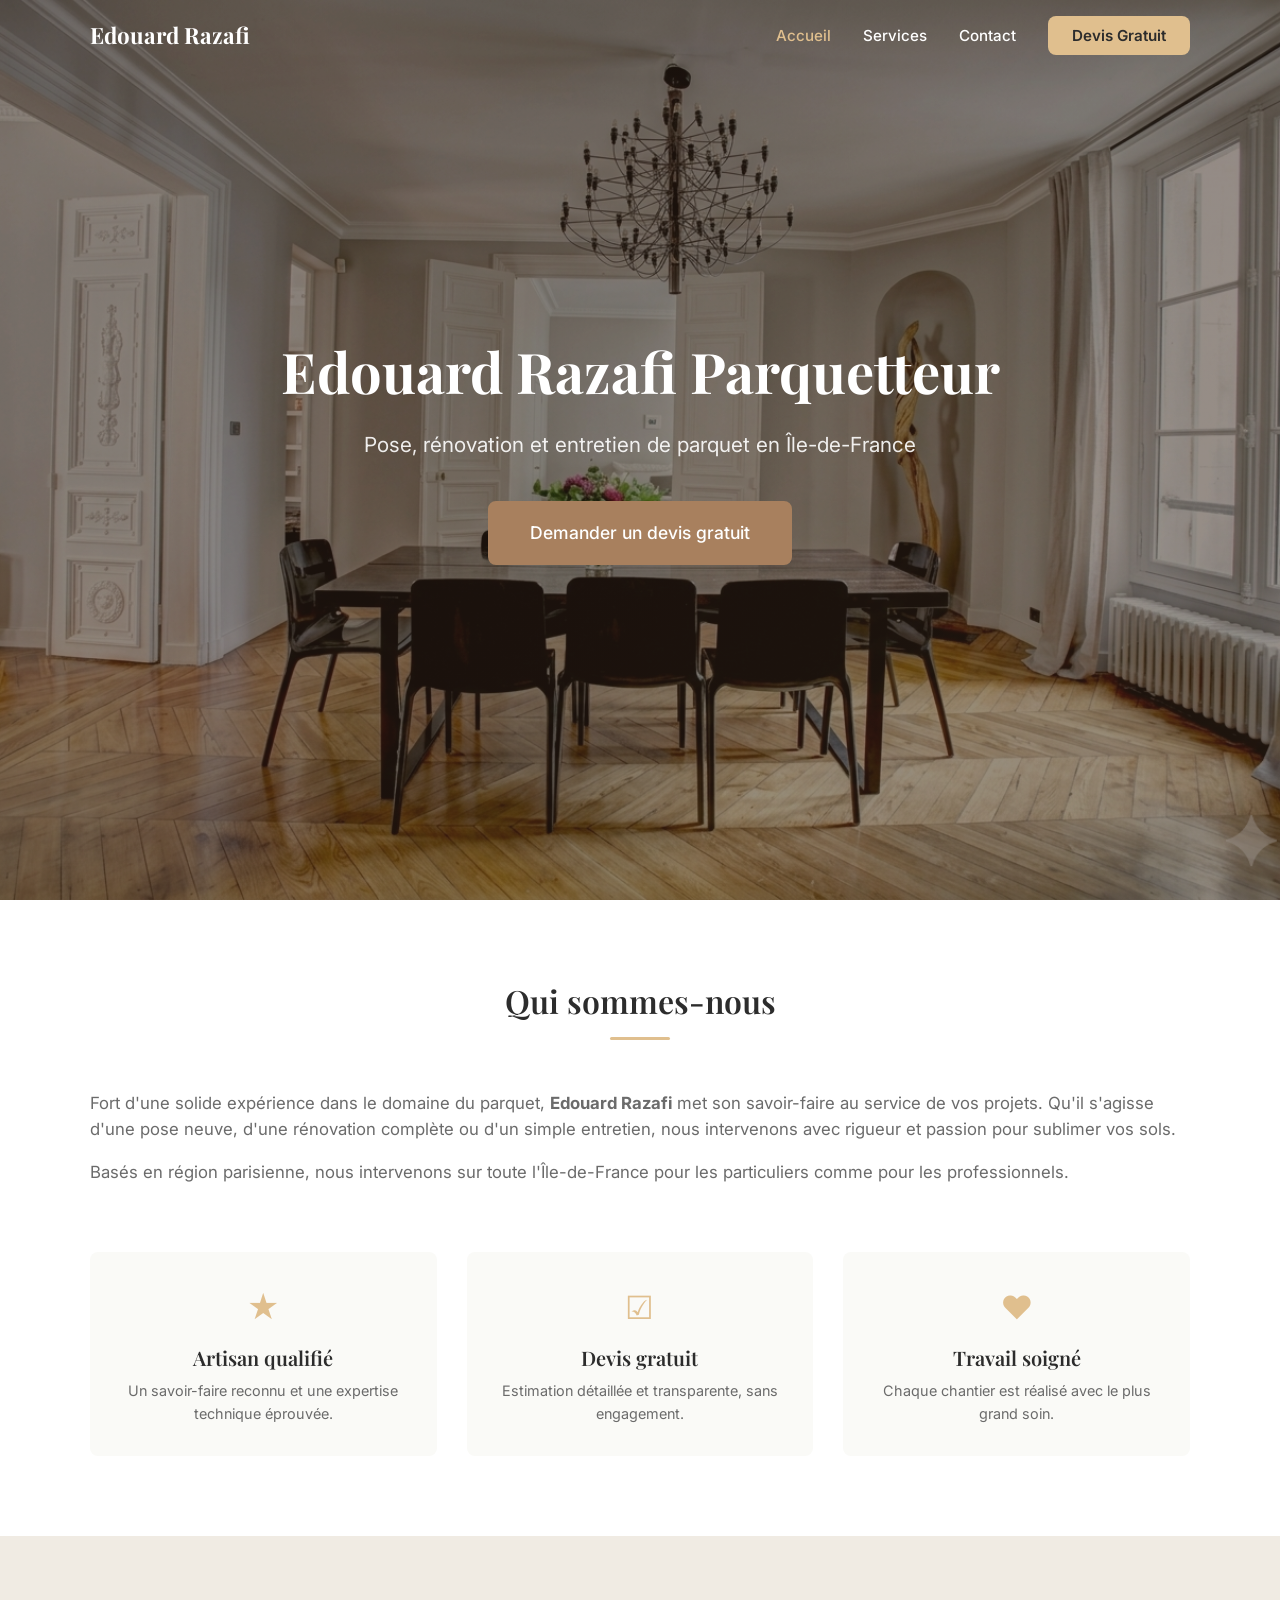
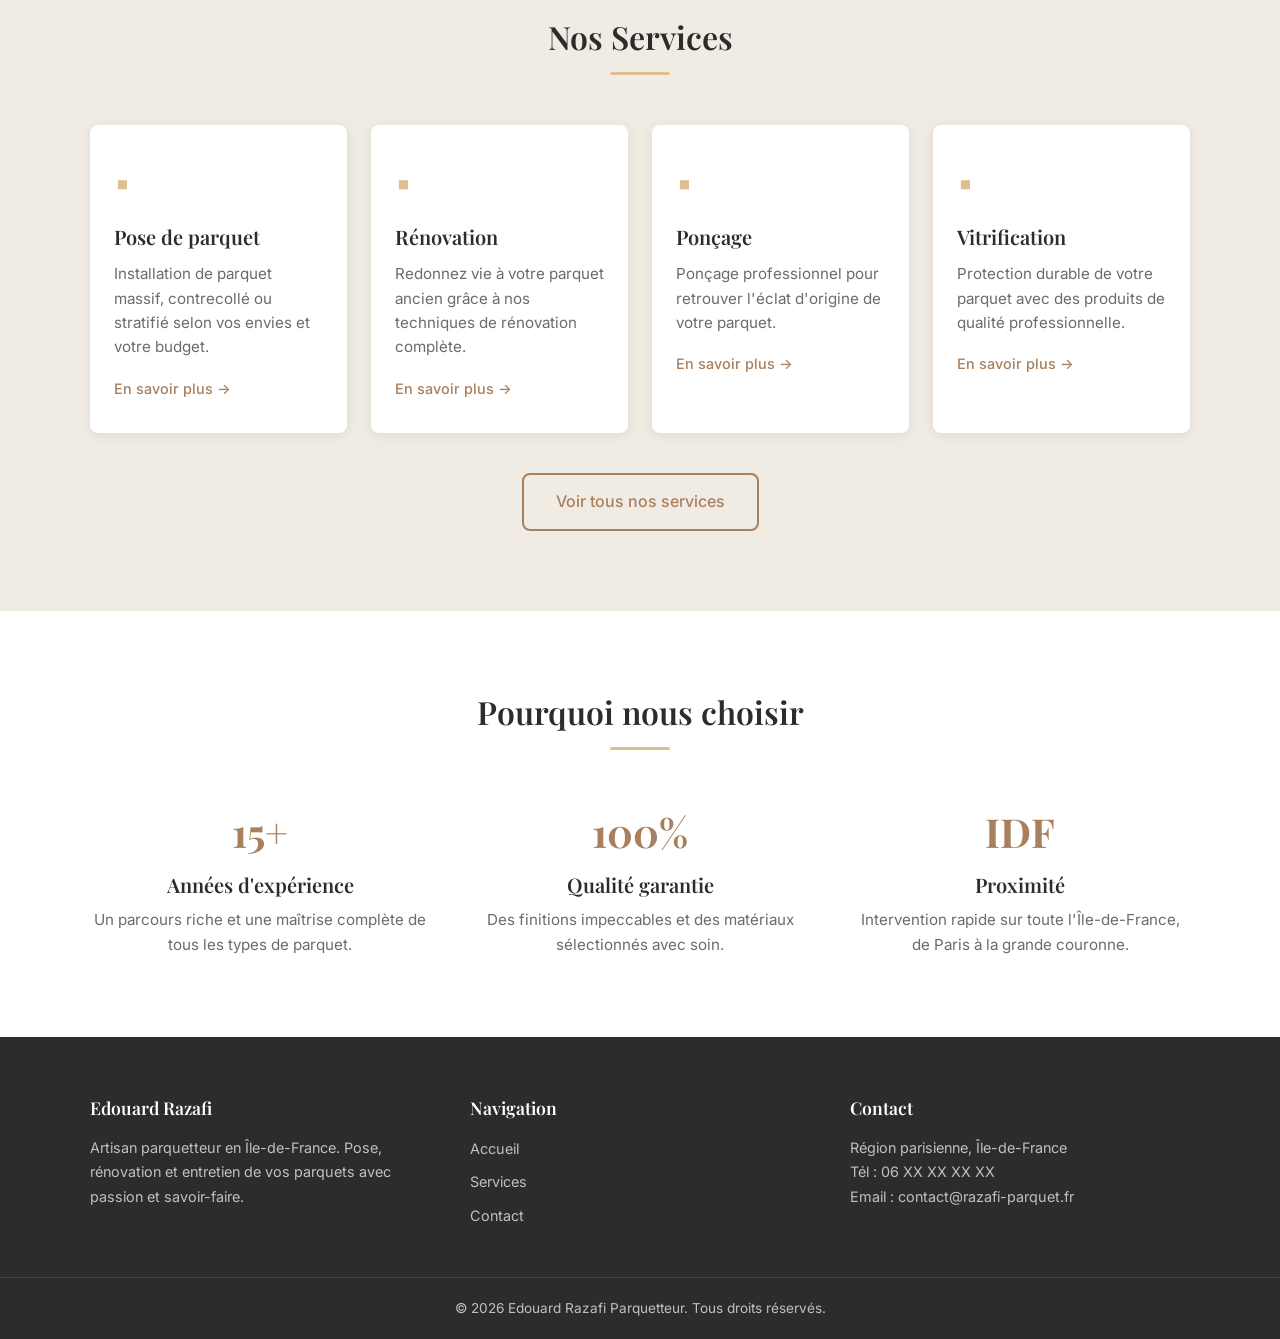
==== index.html @ 20e51308 "base files" ====
<!DOCTYPE html>
<html lang="fr">
<head>
    <meta charset="UTF-8">
    <meta name="viewport" content="width=device-width, initial-scale=1.0">
    <title>Edouard Razafi Parquetteur — Pose, rénovation et entretien de parquet en Île-de-France</title>
    <meta name="description" content="Edouard Razafi, artisan parquetteur en Île-de-France. Pose, rénovation, ponçage et vitrification de parquet. Devis gratuit.">
    <link rel="preconnect" href="https://fonts.googleapis.com">
    <link rel="preconnect" href="https://fonts.gstatic.com" crossorigin>
    <link href="https://fonts.googleapis.com/css2?family=Inter:wght@400;500;600&family=Playfair+Display:wght@400;600;700&display=swap" rel="stylesheet">
    <link rel="stylesheet" href="css/style.css">
</head>
<body>

    <!-- Navigation -->
    <header class="navbar" id="navbar">
        <div class="container navbar__inner">
            <a href="index.html" class="navbar__logo">Edouard Razafi</a>
            <nav class="navbar__nav" id="navMenu">
                <ul class="navbar__list">
                    <li><a href="index.html" class="navbar__link">Accueil</a></li>
                    <li><a href="services.html" class="navbar__link">Services</a></li>
                    <li><a href="contact.html" class="navbar__link">Contact</a></li>
                    <li><a href="contact.html" class="navbar__link navbar__link--cta">Devis Gratuit</a></li>
                </ul>
            </nav>
            <button class="navbar__hamburger" id="hamburger" aria-label="Ouvrir le menu" aria-expanded="false">
                <span></span>
                <span></span>
                <span></span>
            </button>
        </div>
    </header>

    <!-- Hero -->
    <section class="hero">
        <div class="hero__overlay"></div>
        <div class="container hero__content">
            <h1 class="hero__title">Edouard Razafi Parquetteur</h1>
            <p class="hero__subtitle">Pose, rénovation et entretien de parquet en Île-de-France</p>
            <a href="contact.html" class="btn btn--primary btn--lg">Demander un devis gratuit</a>
        </div>
    </section>

    <!-- Qui sommes-nous -->
    <section class="section about">
        <div class="container">
            <h2 class="section__title">Qui sommes-nous</h2>
            <div class="about__content">
                <div class="about__text">
                    <p>Fort d'une solide expérience dans le domaine du parquet, <strong>Edouard Razafi</strong> met son savoir-faire au service de vos projets. Qu'il s'agisse d'une pose neuve, d'une rénovation complète ou d'un simple entretien, nous intervenons avec rigueur et passion pour sublimer vos sols.</p>
                    <p>Basés en région parisienne, nous intervenons sur toute l'Île-de-France pour les particuliers comme pour les professionnels.</p>
                </div>
                <div class="about__highlights">
                    <div class="about__highlight">
                        <span class="about__icon">&#9733;</span>
                        <h3>Artisan qualifié</h3>
                        <p>Un savoir-faire reconnu et une expertise technique éprouvée.</p>
                    </div>
                    <div class="about__highlight">
                        <span class="about__icon">&#9745;</span>
                        <h3>Devis gratuit</h3>
                        <p>Estimation détaillée et transparente, sans engagement.</p>
                    </div>
                    <div class="about__highlight">
                        <span class="about__icon">&#9829;</span>
                        <h3>Travail soigné</h3>
                        <p>Chaque chantier est réalisé avec le plus grand soin.</p>
                    </div>
                </div>
            </div>
        </div>
    </section>

    <!-- Aperçu Services -->
    <section class="section services-preview">
        <div class="container">
            <h2 class="section__title">Nos Services</h2>
            <div class="services-grid">
                <div class="card">
                    <div class="card__icon">&#9642;</div>
                    <h3 class="card__title">Pose de parquet</h3>
                    <p class="card__text">Installation de parquet massif, contrecollé ou stratifié selon vos envies et votre budget.</p>
                    <a href="services.html" class="card__link">En savoir plus &rarr;</a>
                </div>
                <div class="card">
                    <div class="card__icon">&#9642;</div>
                    <h3 class="card__title">Rénovation</h3>
                    <p class="card__text">Redonnez vie à votre parquet ancien grâce à nos techniques de rénovation complète.</p>
                    <a href="services.html" class="card__link">En savoir plus &rarr;</a>
                </div>
                <div class="card">
                    <div class="card__icon">&#9642;</div>
                    <h3 class="card__title">Ponçage</h3>
                    <p class="card__text">Ponçage professionnel pour retrouver l'éclat d'origine de votre parquet.</p>
                    <a href="services.html" class="card__link">En savoir plus &rarr;</a>
                </div>
                <div class="card">
                    <div class="card__icon">&#9642;</div>
                    <h3 class="card__title">Vitrification</h3>
                    <p class="card__text">Protection durable de votre parquet avec des produits de qualité professionnelle.</p>
                    <a href="services.html" class="card__link">En savoir plus &rarr;</a>
                </div>
            </div>
            <div class="section__cta">
                <a href="services.html" class="btn btn--outline">Voir tous nos services</a>
            </div>
        </div>
    </section>

    <!-- Pourquoi nous choisir -->
    <section class="section why-us">
        <div class="container">
            <h2 class="section__title">Pourquoi nous choisir</h2>
            <div class="why-us__grid">
                <div class="why-us__item">
                    <span class="why-us__number">15+</span>
                    <h3>Années d'expérience</h3>
                    <p>Un parcours riche et une maîtrise complète de tous les types de parquet.</p>
                </div>
                <div class="why-us__item">
                    <span class="why-us__number">100%</span>
                    <h3>Qualité garantie</h3>
                    <p>Des finitions impeccables et des matériaux sélectionnés avec soin.</p>
                </div>
                <div class="why-us__item">
                    <span class="why-us__number">IDF</span>
                    <h3>Proximité</h3>
                    <p>Intervention rapide sur toute l'Île-de-France, de Paris à la grande couronne.</p>
                </div>
            </div>
        </div>
    </section>

    <!-- Footer -->
    <footer class="footer">
        <div class="container footer__inner">
            <div class="footer__col">
                <h4>Edouard Razafi</h4>
                <p>Artisan parquetteur en Île-de-France. Pose, rénovation et entretien de vos parquets avec passion et savoir-faire.</p>
            </div>
            <div class="footer__col">
                <h4>Navigation</h4>
                <ul class="footer__links">
                    <li><a href="index.html">Accueil</a></li>
                    <li><a href="services.html">Services</a></li>
                    <li><a href="contact.html">Contact</a></li>
                </ul>
            </div>
            <div class="footer__col">
                <h4>Contact</h4>
                <p>Région parisienne, Île-de-France</p>
                <p>Tél : 06 XX XX XX XX</p>
                <p>Email : contact@razafi-parquet.fr</p>
            </div>
        </div>
        <div class="footer__bottom">
            <div class="container">
                <p>&copy; 2026 Edouard Razafi Parquetteur. Tous droits réservés.</p>
            </div>
        </div>
    </footer>

    <script src="js/main.js"></script>
</body>
</html>
---- css/style.css ----
/* ========================================
   Variables & Reset
   ======================================== */

:root {
    --color-primary: #A8805E;
    --color-primary-dark: #8F6B4E;
    --color-accent: #E0BF8E;
    --color-bg: #FAFAF7;
    --color-bg-alt: #F0EBE3;
    --color-text: #3A3A3A;
    --color-text-light: #6B6B6B;
    --color-white: #FFFFFF;
    --color-dark: #2C2C2C;

    --font-heading: 'Playfair Display', Georgia, serif;
    --font-body: 'Inter', -apple-system, sans-serif;

    --container-max: 1140px;
    --radius: 8px;
    --shadow: 0 2px 12px rgba(0, 0, 0, 0.08);
    --shadow-lg: 0 4px 24px rgba(0, 0, 0, 0.12);
    --transition: 0.3s ease;
}

*,
*::before,
*::after {
    margin: 0;
    padding: 0;
    box-sizing: border-box;
}

html {
    scroll-behavior: smooth;
}

body {
    font-family: var(--font-body);
    font-size: 16px;
    line-height: 1.6;
    color: var(--color-text);
    background-color: var(--color-bg);
}

img {
    max-width: 100%;
    height: auto;
    display: block;
}

a {
    color: var(--color-primary);
    text-decoration: none;
    transition: color var(--transition);
}

a:hover {
    color: var(--color-accent);
}

ul {
    list-style: none;
}

/* ========================================
   Typography
   ======================================== */

h1, h2, h3, h4 {
    font-family: var(--font-heading);
    color: var(--color-dark);
    line-height: 1.3;
}

h1 { font-size: 2.5rem; font-weight: 700; }
h2 { font-size: 2rem; font-weight: 600; }
h3 { font-size: 1.25rem; font-weight: 600; }
h4 { font-size: 1.1rem; font-weight: 600; }

/* ========================================
   Layout
   ======================================== */

.container {
    width: 100%;
    max-width: var(--container-max);
    margin: 0 auto;
    padding: 0 20px;
}

.section {
    padding: 80px 0;
}

.section__title {
    text-align: center;
    margin-bottom: 50px;
    position: relative;
}

.section__title::after {
    content: '';
    display: block;
    width: 60px;
    height: 3px;
    background: var(--color-accent);
    margin: 15px auto 0;
    border-radius: 2px;
}

.section__cta {
    text-align: center;
    margin-top: 40px;
}

/* ========================================
   Buttons
   ======================================== */

.btn {
    display: inline-block;
    padding: 14px 32px;
    font-family: var(--font-body);
    font-size: 1rem;
    font-weight: 500;
    border-radius: var(--radius);
    border: 2px solid transparent;
    cursor: pointer;
    transition: all var(--transition);
    text-align: center;
}

.btn--primary {
    background-color: var(--color-primary);
    color: var(--color-white);
    border-color: var(--color-primary);
}

.btn--primary:hover {
    background-color: var(--color-primary-dark);
    border-color: var(--color-primary-dark);
    color: var(--color-white);
}

.btn--outline {
    background-color: transparent;
    color: var(--color-primary);
    border-color: var(--color-primary);
}

.btn--outline:hover {
    background-color: var(--color-primary);
    color: var(--color-white);
}

.btn--lg {
    padding: 16px 40px;
    font-size: 1.1rem;
}

/* ========================================
   Navbar
   ======================================== */

.navbar {
    position: fixed;
    top: 0;
    left: 0;
    right: 0;
    z-index: 1000;
    background-color: transparent;
    transition: background-color var(--transition), box-shadow var(--transition);
}

.navbar--scrolled {
    background-color: var(--color-white);
    box-shadow: var(--shadow);
}

.navbar__inner {
    display: flex;
    align-items: center;
    justify-content: space-between;
    height: 72px;
}

.navbar__logo {
    font-family: var(--font-heading);
    font-size: 1.4rem;
    font-weight: 700;
    color: var(--color-white);
    transition: color var(--transition);
}

.navbar--scrolled .navbar__logo {
    color: var(--color-primary);
}

.navbar__list {
    display: flex;
    align-items: center;
    gap: 32px;
}

.navbar__link {
    font-size: 0.95rem;
    font-weight: 500;
    color: var(--color-white);
    position: relative;
    transition: color var(--transition);
}

.navbar--scrolled .navbar__link {
    color: var(--color-text);
}

.navbar__link:hover,
.navbar__link--active {
    color: var(--color-accent);
}

.navbar--scrolled .navbar__link:hover,
.navbar--scrolled .navbar__link--active {
    color: var(--color-primary);
}

.navbar__link--cta {
    background-color: var(--color-accent);
    color: var(--color-dark) !important;
    padding: 10px 24px;
    border-radius: var(--radius);
    font-weight: 600;
}

.navbar__link--cta:hover {
    background-color: var(--color-primary);
    color: var(--color-white) !important;
}

/* Hamburger */
.navbar__hamburger {
    display: none;
    flex-direction: column;
    justify-content: center;
    gap: 5px;
    width: 32px;
    height: 32px;
    background: none;
    border: none;
    cursor: pointer;
    padding: 0;
}

.navbar__hamburger span {
    display: block;
    width: 24px;
    height: 2px;
    background-color: var(--color-white);
    transition: all var(--transition);
}

.navbar--scrolled .navbar__hamburger span {
    background-color: var(--color-dark);
}

.navbar__hamburger.active span:nth-child(1) {
    transform: rotate(45deg) translate(5px, 5px);
}

.navbar__hamburger.active span:nth-child(2) {
    opacity: 0;
}

.navbar__hamburger.active span:nth-child(3) {
    transform: rotate(-45deg) translate(5px, -5px);
}

/* ========================================
   Hero
   ======================================== */

.hero {
    position: relative;
    min-height: 100vh;
    display: flex;
    align-items: center;
    justify-content: center;
    background: linear-gradient(135deg, rgba(92, 61, 46, 0.35), rgba(139, 94, 60, 0.3)), url('../assets/images/front.png') center/cover no-repeat;
    overflow: hidden;
}

.hero__overlay {
    position: absolute;
    inset: 0;
    background: rgba(0, 0, 0, 0.3);
}

.hero__content {
    position: relative;
    text-align: center;
    color: var(--color-white);
    padding: 20px;
}

.hero__title {
    font-size: 3.5rem;
    color: var(--color-white);
    margin-bottom: 20px;
}

.hero__subtitle {
    font-size: 1.3rem;
    margin-bottom: 40px;
    opacity: 0.9;
    max-width: 600px;
    margin-left: auto;
    margin-right: auto;
}

/* ========================================
   About Section
   ======================================== */

.about {
    background-color: var(--color-white);
}

.about__content {
    display: grid;
    gap: 50px;
}

.about__text p {
    margin-bottom: 16px;
    font-size: 1.05rem;
    color: var(--color-text-light);
}

.about__highlights {
    display: grid;
    grid-template-columns: repeat(3, 1fr);
    gap: 30px;
}

.about__highlight {
    text-align: center;
    padding: 30px 20px;
    background-color: var(--color-bg);
    border-radius: var(--radius);
}

.about__icon {
    font-size: 2rem;
    color: var(--color-accent);
    display: block;
    margin-bottom: 12px;
}

.about__highlight h3 {
    margin-bottom: 8px;
}

.about__highlight p {
    font-size: 0.9rem;
    color: var(--color-text-light);
}

/* ========================================
   Services Preview (Cards)
   ======================================== */

.services-preview {
    background-color: var(--color-bg-alt);
}

.services-grid {
    display: grid;
    grid-template-columns: repeat(4, 1fr);
    gap: 24px;
}

.card {
    background-color: var(--color-white);
    border-radius: var(--radius);
    padding: 32px 24px;
    box-shadow: var(--shadow);
    transition: transform var(--transition), box-shadow var(--transition);
}

.card:hover {
    transform: translateY(-4px);
    box-shadow: var(--shadow-lg);
}

.card__icon {
    font-size: 2rem;
    color: var(--color-accent);
    margin-bottom: 16px;
}

.card__title {
    margin-bottom: 12px;
}

.card__text {
    font-size: 0.95rem;
    color: var(--color-text-light);
    margin-bottom: 16px;
}

.card__link {
    font-weight: 500;
    font-size: 0.9rem;
    color: var(--color-primary);
}

.card__link:hover {
    color: var(--color-accent);
}

/* ========================================
   Why Us
   ======================================== */

.why-us {
    background-color: var(--color-white);
}

.why-us__grid {
    display: grid;
    grid-template-columns: repeat(3, 1fr);
    gap: 40px;
    text-align: center;
}

.why-us__number {
    display: block;
    font-family: var(--font-heading);
    font-size: 2.5rem;
    font-weight: 700;
    color: var(--color-primary);
    margin-bottom: 8px;
}

.why-us__item h3 {
    margin-bottom: 10px;
}

.why-us__item p {
    color: var(--color-text-light);
    font-size: 0.95rem;
}

/* ========================================
   Page Header (Services & Contact)
   ======================================== */

.page-header {
    background: linear-gradient(135deg, #5C3D2E 0%, #8B5E3C 50%, #A0754A 100%);
    padding: 140px 0 60px;
    text-align: center;
    color: var(--color-white);
}

.page-header h1 {
    color: var(--color-white);
    font-size: 2.5rem;
}

.page-header p {
    margin-top: 12px;
    opacity: 0.9;
    font-size: 1.1rem;
}

/* ========================================
   Services Page
   ======================================== */

.services-list {
    display: grid;
    gap: 30px;
}

.service-item {
    display: grid;
    grid-template-columns: auto 1fr;
    gap: 24px;
    padding: 32px;
    background-color: var(--color-white);
    border-radius: var(--radius);
    box-shadow: var(--shadow);
    align-items: start;
}

.service-item__icon {
    width: 60px;
    height: 60px;
    background-color: var(--color-bg-alt);
    border-radius: var(--radius);
    display: flex;
    align-items: center;
    justify-content: center;
    font-size: 1.5rem;
    color: var(--color-primary);
    flex-shrink: 0;
}

.service-item__content h3 {
    margin-bottom: 8px;
    font-size: 1.3rem;
}

.service-item__content p {
    color: var(--color-text-light);
    line-height: 1.7;
}

/* ========================================
   Contact Page
   ======================================== */

.contact-grid {
    display: grid;
    grid-template-columns: 1fr 1fr;
    gap: 50px;
}

/* Form */
.form__group {
    margin-bottom: 20px;
}

.form__label {
    display: block;
    margin-bottom: 6px;
    font-weight: 500;
    font-size: 0.95rem;
    color: var(--color-dark);
}

.form__input,
.form__select,
.form__textarea {
    width: 100%;
    padding: 12px 16px;
    border: 1px solid #D5D5D5;
    border-radius: var(--radius);
    font-family: var(--font-body);
    font-size: 1rem;
    color: var(--color-text);
    background-color: var(--color-white);
    transition: border-color var(--transition);
}

.form__input:focus,
.form__select:focus,
.form__textarea:focus {
    outline: none;
    border-color: var(--color-primary);
}

.form__textarea {
    min-height: 140px;
    resize: vertical;
}

.form__error {
    color: #C0392B;
    font-size: 0.85rem;
    margin-top: 4px;
    display: none;
}

.form__group--error .form__input,
.form__group--error .form__select,
.form__group--error .form__textarea {
    border-color: #C0392B;
}

.form__group--error .form__error {
    display: block;
}

.form__success {
    display: none;
    padding: 20px;
    background-color: #D4EDDA;
    color: #155724;
    border-radius: var(--radius);
    text-align: center;
    font-weight: 500;
}

.form__success.visible {
    display: block;
}

/* Contact Info */
.contact-info {
    display: flex;
    flex-direction: column;
    gap: 24px;
}

.contact-info__item {
    display: flex;
    gap: 16px;
    align-items: flex-start;
}

.contact-info__icon {
    width: 48px;
    height: 48px;
    background-color: var(--color-bg-alt);
    border-radius: var(--radius);
    display: flex;
    align-items: center;
    justify-content: center;
    font-size: 1.2rem;
    color: var(--color-primary);
    flex-shrink: 0;
}

.contact-info__text h4 {
    margin-bottom: 4px;
}

.contact-info__text p {
    color: var(--color-text-light);
    font-size: 0.95rem;
}

.map-placeholder {
    width: 100%;
    height: 250px;
    background-color: var(--color-bg-alt);
    border-radius: var(--radius);
    display: flex;
    align-items: center;
    justify-content: center;
    color: var(--color-text-light);
    font-size: 0.95rem;
    margin-top: 10px;
    border: 1px dashed #ccc;
}

/* ========================================
   Footer
   ======================================== */

.footer {
    background-color: var(--color-dark);
    color: rgba(255, 255, 255, 0.7);
    padding: 60px 0 0;
}

.footer__inner {
    display: grid;
    grid-template-columns: repeat(3, 1fr);
    gap: 40px;
}

.footer__col h4 {
    color: var(--color-white);
    margin-bottom: 16px;
    font-family: var(--font-heading);
}

.footer__col p {
    font-size: 0.9rem;
    line-height: 1.7;
}

.footer__links li {
    margin-bottom: 8px;
}

.footer__links a {
    color: rgba(255, 255, 255, 0.7);
    font-size: 0.9rem;
}

.footer__links a:hover {
    color: var(--color-accent);
}

.footer__bottom {
    margin-top: 40px;
    padding: 20px 0;
    border-top: 1px solid rgba(255, 255, 255, 0.1);
    text-align: center;
    font-size: 0.85rem;
}

/* ========================================
   Responsive
   ======================================== */

/* Tablet (768px) */
@media (max-width: 768px) {
    h1 { font-size: 2rem; }
    h2 { font-size: 1.6rem; }

    .section {
        padding: 60px 0;
    }

    /* Navbar mobile */
    .navbar__hamburger {
        display: flex;
    }

    .navbar__nav {
        position: fixed;
        top: 72px;
        left: 0;
        right: 0;
        background-color: var(--color-white);
        box-shadow: var(--shadow-lg);
        transform: translateY(-120%);
        transition: transform var(--transition);
        z-index: 999;
    }

    .navbar__nav.open {
        transform: translateY(0);
    }

    .navbar__list {
        flex-direction: column;
        padding: 20px;
        gap: 0;
    }

    .navbar__link {
        display: block;
        padding: 12px 0;
        color: var(--color-text) !important;
        border-bottom: 1px solid var(--color-bg-alt);
    }

    .navbar__link--cta {
        text-align: center;
        margin-top: 10px;
        border-bottom: none;
    }

    /* Hero */
    .hero__title {
        font-size: 2.2rem;
    }

    .hero__subtitle {
        font-size: 1.1rem;
    }

    /* About */
    .about__highlights {
        grid-template-columns: 1fr;
    }

    /* Services grid */
    .services-grid {
        grid-template-columns: repeat(2, 1fr);
    }

    /* Why us */
    .why-us__grid {
        grid-template-columns: 1fr;
        gap: 30px;
    }

    /* Contact */
    .contact-grid {
        grid-template-columns: 1fr;
    }

    /* Service items */
    .service-item {
        grid-template-columns: 1fr;
    }

    .service-item__icon {
        width: 48px;
        height: 48px;
    }

    /* Footer */
    .footer__inner {
        grid-template-columns: 1fr;
        gap: 30px;
    }
}

/* Mobile small (480px) */
@media (max-width: 480px) {
    .hero__title {
        font-size: 1.8rem;
    }

    .services-grid {
        grid-template-columns: 1fr;
    }

    .btn--lg {
        padding: 14px 28px;
        font-size: 1rem;
    }
}

/* Desktop (1024px+) */
@media (min-width: 1024px) {
    h1 { font-size: 3rem; }

    .hero__title {
        font-size: 3.5rem;
    }
}
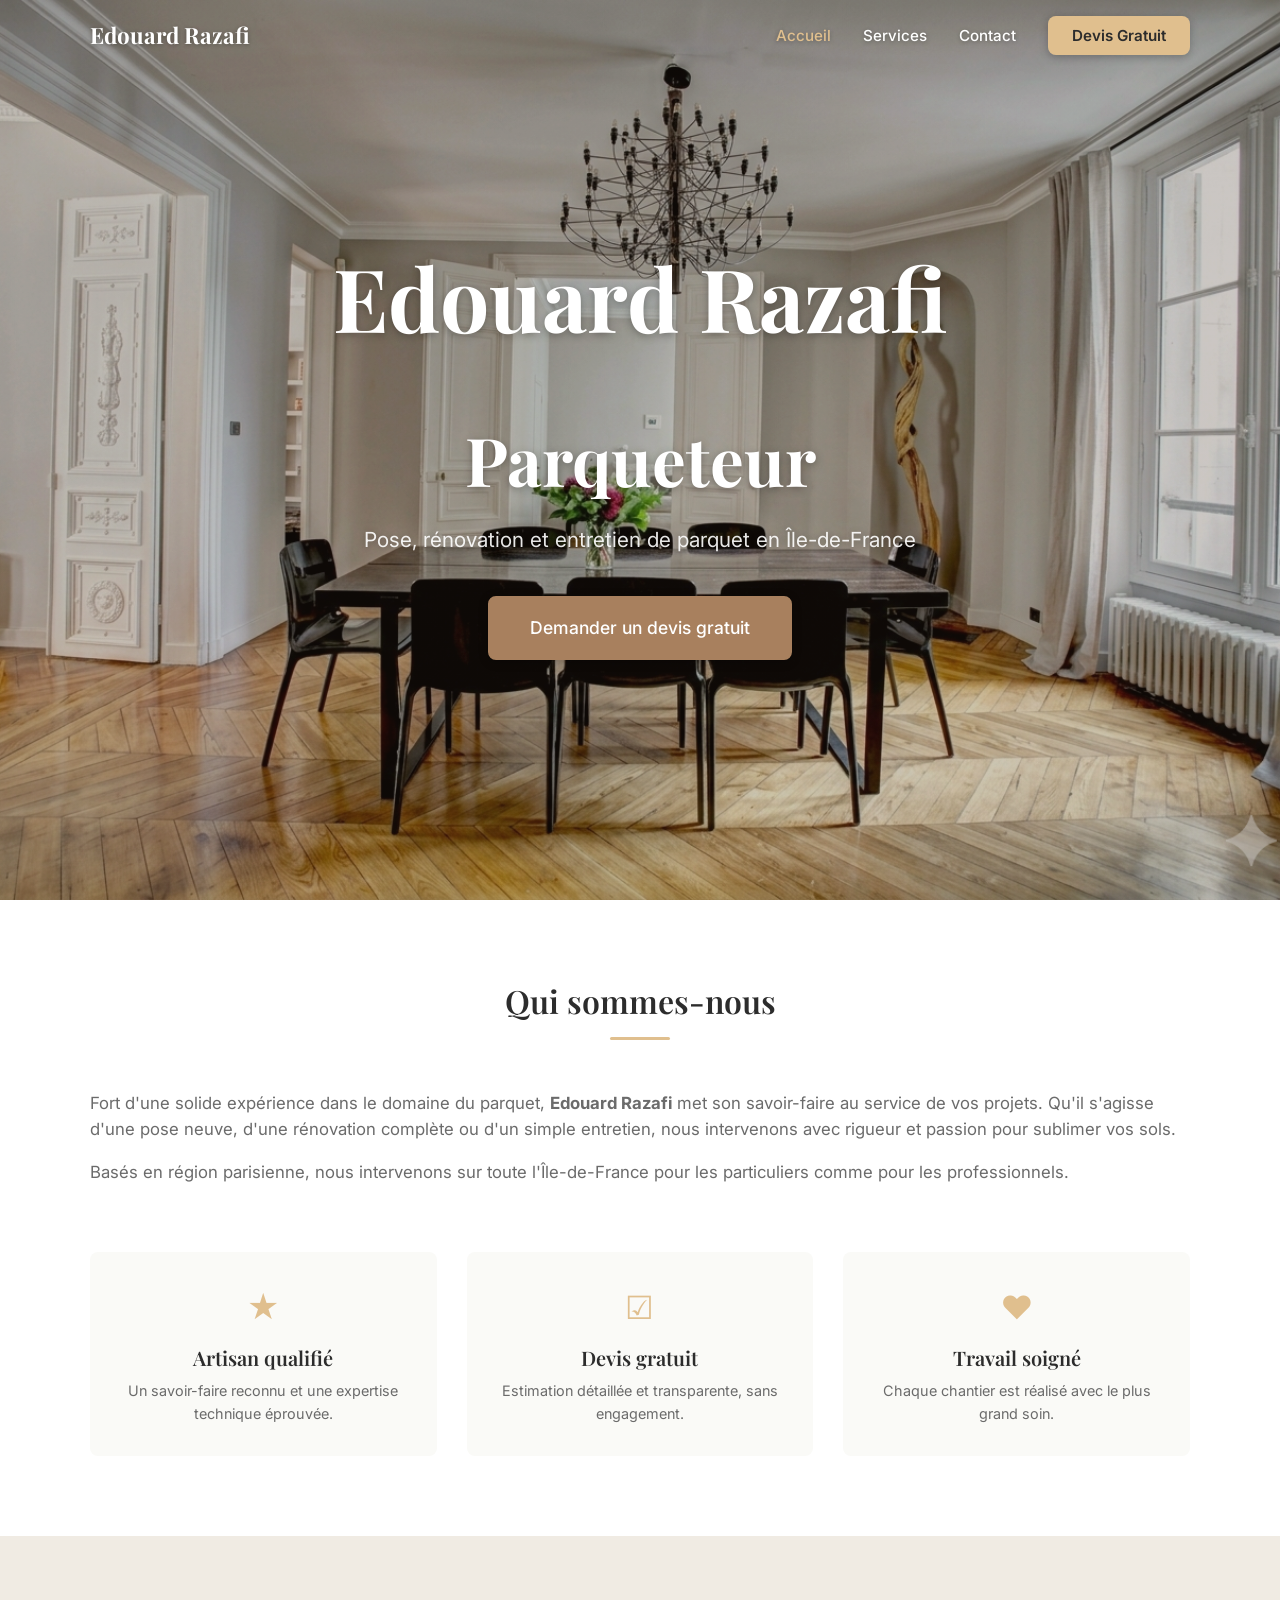
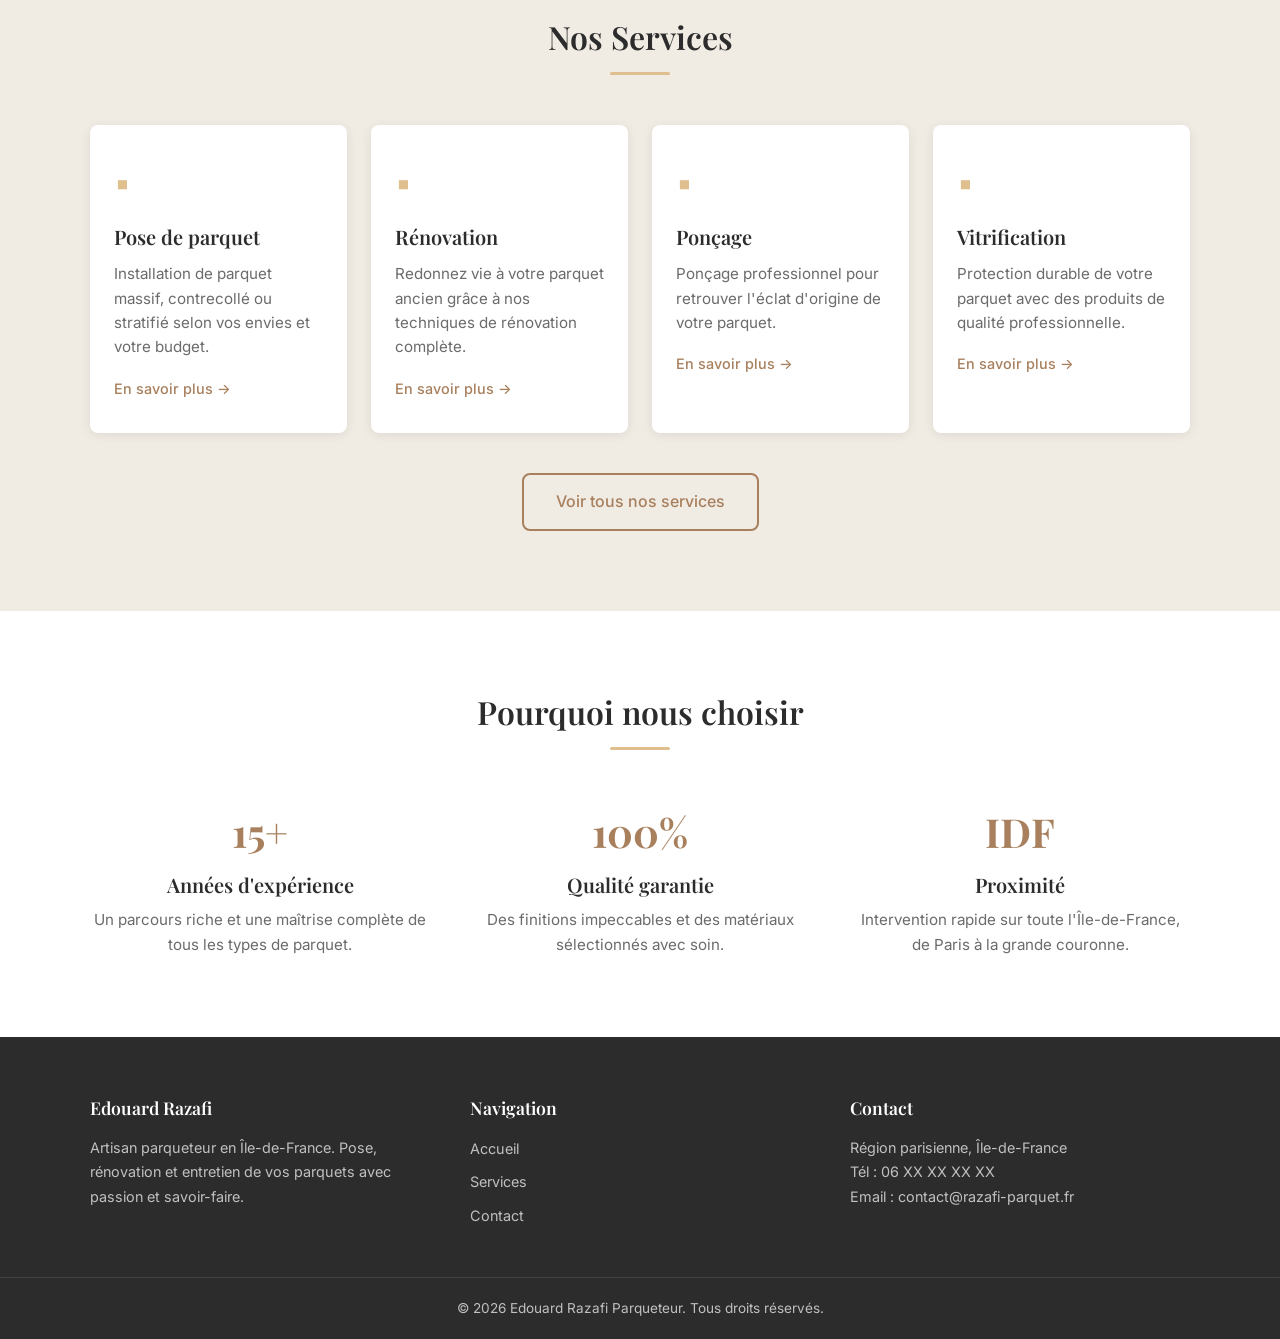
==== commit 518aeb8f: "changement page principale" ====
--- a/index.html
+++ b/index.html
@@ -3,8 +3,8 @@
 <head>
     <meta charset="UTF-8">
     <meta name="viewport" content="width=device-width, initial-scale=1.0">
-    <title>Edouard Razafi Parquetteur — Pose, rénovation et entretien de parquet en Île-de-France</title>
-    <meta name="description" content="Edouard Razafi, artisan parquetteur en Île-de-France. Pose, rénovation, ponçage et vitrification de parquet. Devis gratuit.">
+    <title>Edouard Razafi Parqueteur — Pose, rénovation et entretien de parquet en Île-de-France</title>
+    <meta name="description" content="Edouard Razafi, artisan parqueteur en Île-de-France. Pose, rénovation, ponçage et vitrification de parquet. Devis gratuit.">
     <link rel="preconnect" href="https://fonts.googleapis.com">
     <link rel="preconnect" href="https://fonts.gstatic.com" crossorigin>
     <link href="https://fonts.googleapis.com/css2?family=Inter:wght@400;500;600&family=Playfair+Display:wght@400;600;700&display=swap" rel="stylesheet">
@@ -36,7 +36,7 @@
     <section class="hero">
         <div class="hero__overlay"></div>
         <div class="container hero__content">
-            <h1 class="hero__title">Edouard Razafi Parquetteur</h1>
+            <h1 class="hero__title"><span class="hero__title-line1">Edouard Razafi</span><br><span class="hero__title-line2">Parqueteur</span></h1>
             <p class="hero__subtitle">Pose, rénovation et entretien de parquet en Île-de-France</p>
             <a href="contact.html" class="btn btn--primary btn--lg">Demander un devis gratuit</a>
         </div>
@@ -137,7 +137,7 @@
         <div class="container footer__inner">
             <div class="footer__col">
                 <h4>Edouard Razafi</h4>
-                <p>Artisan parquetteur en Île-de-France. Pose, rénovation et entretien de vos parquets avec passion et savoir-faire.</p>
+                <p>Artisan parqueteur en Île-de-France. Pose, rénovation et entretien de vos parquets avec passion et savoir-faire.</p>
             </div>
             <div class="footer__col">
                 <h4>Navigation</h4>
@@ -156,7 +156,7 @@
         </div>
         <div class="footer__bottom">
             <div class="container">
-                <p>&copy; 2026 Edouard Razafi Parquetteur. Tous droits réservés.</p>
+                <p>&copy; 2026 Edouard Razafi Parqueteur. Tous droits réservés.</p>
             </div>
         </div>
     </footer>
--- a/css/style.css
+++ b/css/style.css
@@ -190,11 +190,13 @@
     font-size: 1.4rem;
     font-weight: 700;
     color: var(--color-white);
-    transition: color var(--transition);
+    transition: color var(--transition), text-shadow var(--transition);
+    text-shadow: 0 1px 4px rgba(0, 0, 0, 0.3);
 }
 
 .navbar--scrolled .navbar__logo {
     color: var(--color-primary);
+    text-shadow: none;
 }
 
 .navbar__list {
@@ -208,11 +210,13 @@
     font-weight: 500;
     color: var(--color-white);
     position: relative;
-    transition: color var(--transition);
+    transition: color var(--transition), text-shadow var(--transition);
+    text-shadow: 0 1px 4px rgba(0, 0, 0, 0.3);
 }
 
 .navbar--scrolled .navbar__link {
     color: var(--color-text);
+    text-shadow: none;
 }
 
 .navbar__link:hover,
@@ -231,6 +235,8 @@
     padding: 10px 24px;
     border-radius: var(--radius);
     font-weight: 600;
+    text-shadow: none;
+    box-shadow: 0 2px 8px rgba(0, 0, 0, 0.25);
 }
 
 .navbar__link--cta:hover {
@@ -286,14 +292,14 @@
     display: flex;
     align-items: center;
     justify-content: center;
-    background: linear-gradient(135deg, rgba(92, 61, 46, 0.35), rgba(139, 94, 60, 0.3)), url('../assets/images/front.png') center/cover no-repeat;
+    background: linear-gradient(135deg, rgba(92, 61, 46, 0.15), rgba(139, 94, 60, 0.12)), url('../assets/images/front.png') center/cover no-repeat;
     overflow: hidden;
 }
 
 .hero__overlay {
     position: absolute;
     inset: 0;
-    background: rgba(0, 0, 0, 0.3);
+    background: rgba(0, 0, 0, 0.15);
 }
 
 .hero__content {
@@ -304,9 +310,19 @@
 }
 
 .hero__title {
-    font-size: 3.5rem;
     color: var(--color-white);
     margin-bottom: 20px;
+    text-shadow: 0 2px 8px rgba(0, 0, 0, 0.3);
+}
+
+.hero__title-line1 {
+    display: block;
+    font-size: 5.46rem;
+}
+
+.hero__title-line2 {
+    display: block;
+    font-size: 4.2rem;
 }
 
 .hero__subtitle {
@@ -316,6 +332,11 @@
     max-width: 600px;
     margin-left: auto;
     margin-right: auto;
+    text-shadow: 0 1px 6px rgba(0, 0, 0, 0.25);
+}
+
+.hero__content .btn {
+    box-shadow: 0 2px 10px rgba(0, 0, 0, 0.25);
 }
 
 /* ========================================
@@ -748,8 +769,12 @@
     }
 
     /* Hero */
-    .hero__title {
-        font-size: 2.2rem;
+    .hero__title-line1 {
+        font-size: 3.43rem;
+    }
+
+    .hero__title-line2 {
+        font-size: 2.64rem;
     }
 
     .hero__subtitle {
@@ -796,8 +821,12 @@
 
 /* Mobile small (480px) */
 @media (max-width: 480px) {
-    .hero__title {
-        font-size: 1.8rem;
+    .hero__title-line1 {
+        font-size: 2.81rem;
+    }
+
+    .hero__title-line2 {
+        font-size: 2.16rem;
     }
 
     .services-grid {
@@ -814,7 +843,11 @@
 @media (min-width: 1024px) {
     h1 { font-size: 3rem; }
 
-    .hero__title {
-        font-size: 3.5rem;
-    }
-}
+    .hero__title-line1 {
+        font-size: 5.46rem;
+    }
+
+    .hero__title-line2 {
+        font-size: 4.2rem;
+    }
+}
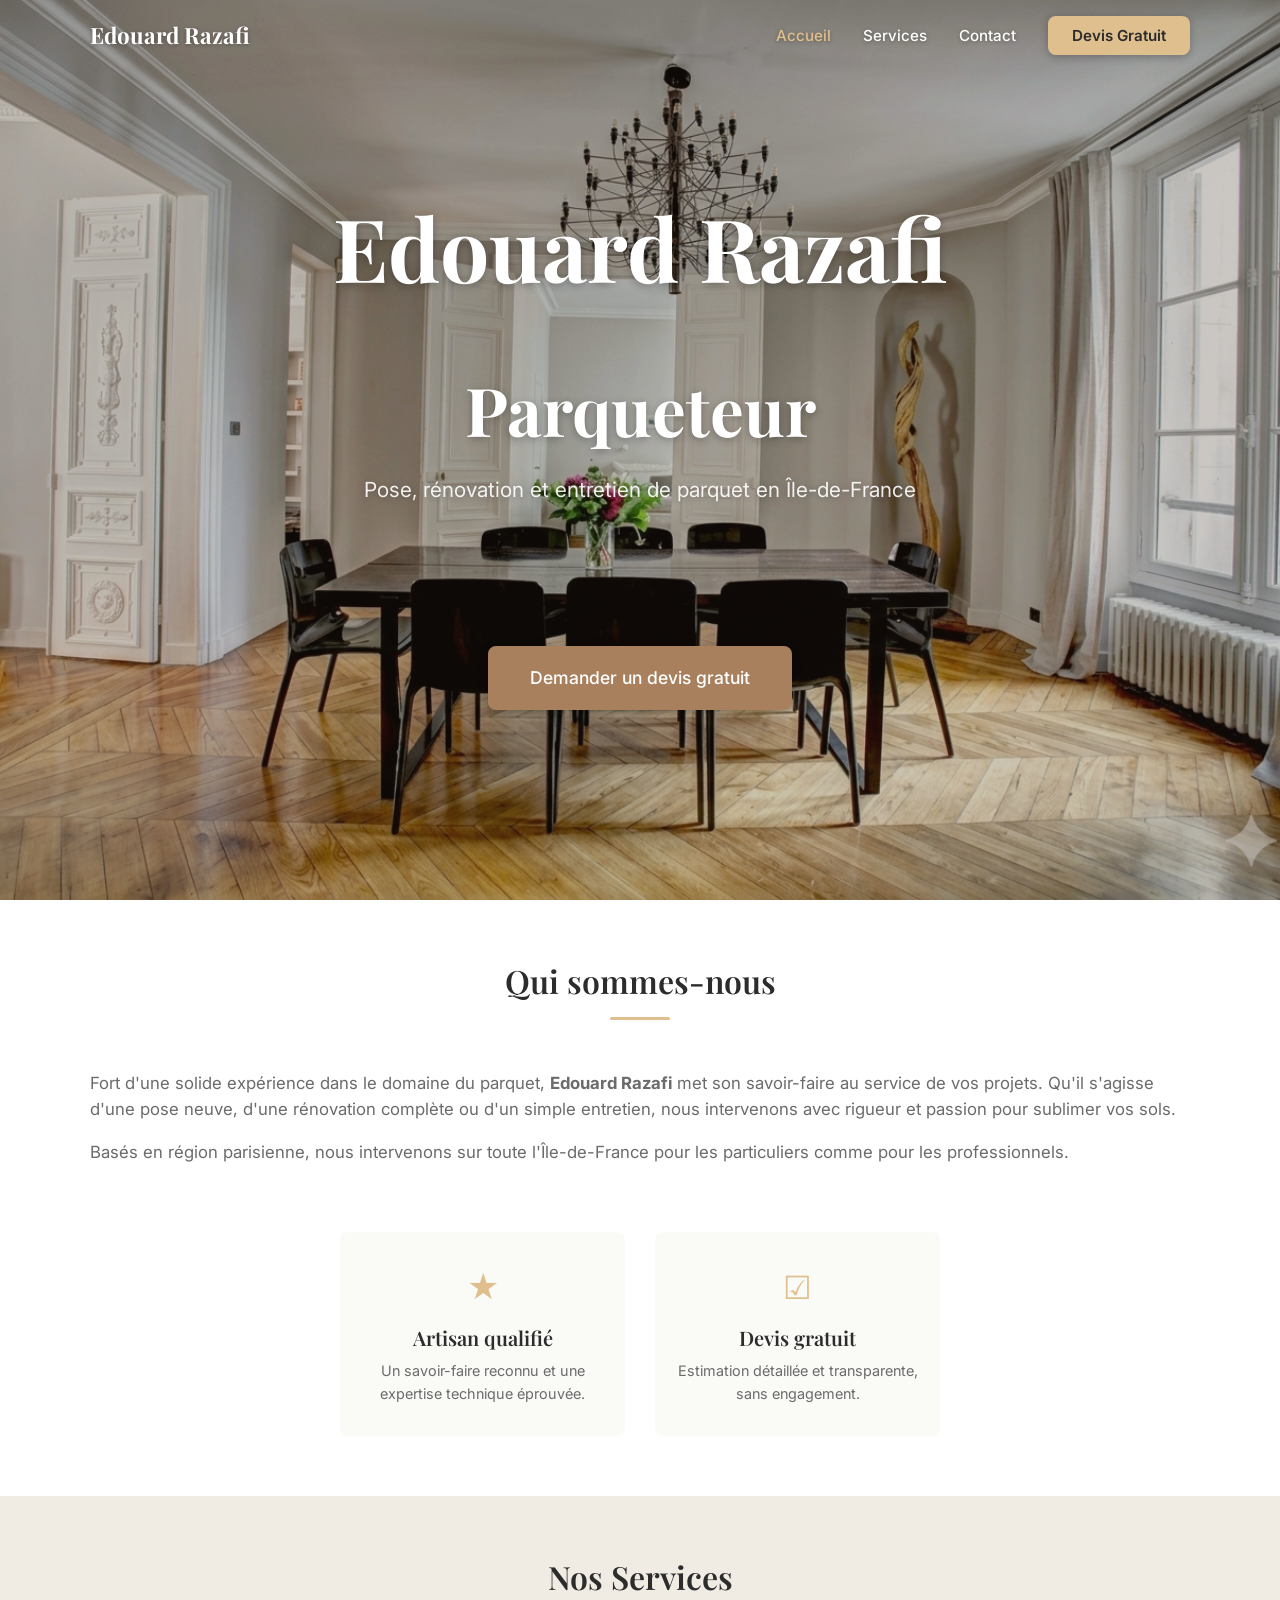
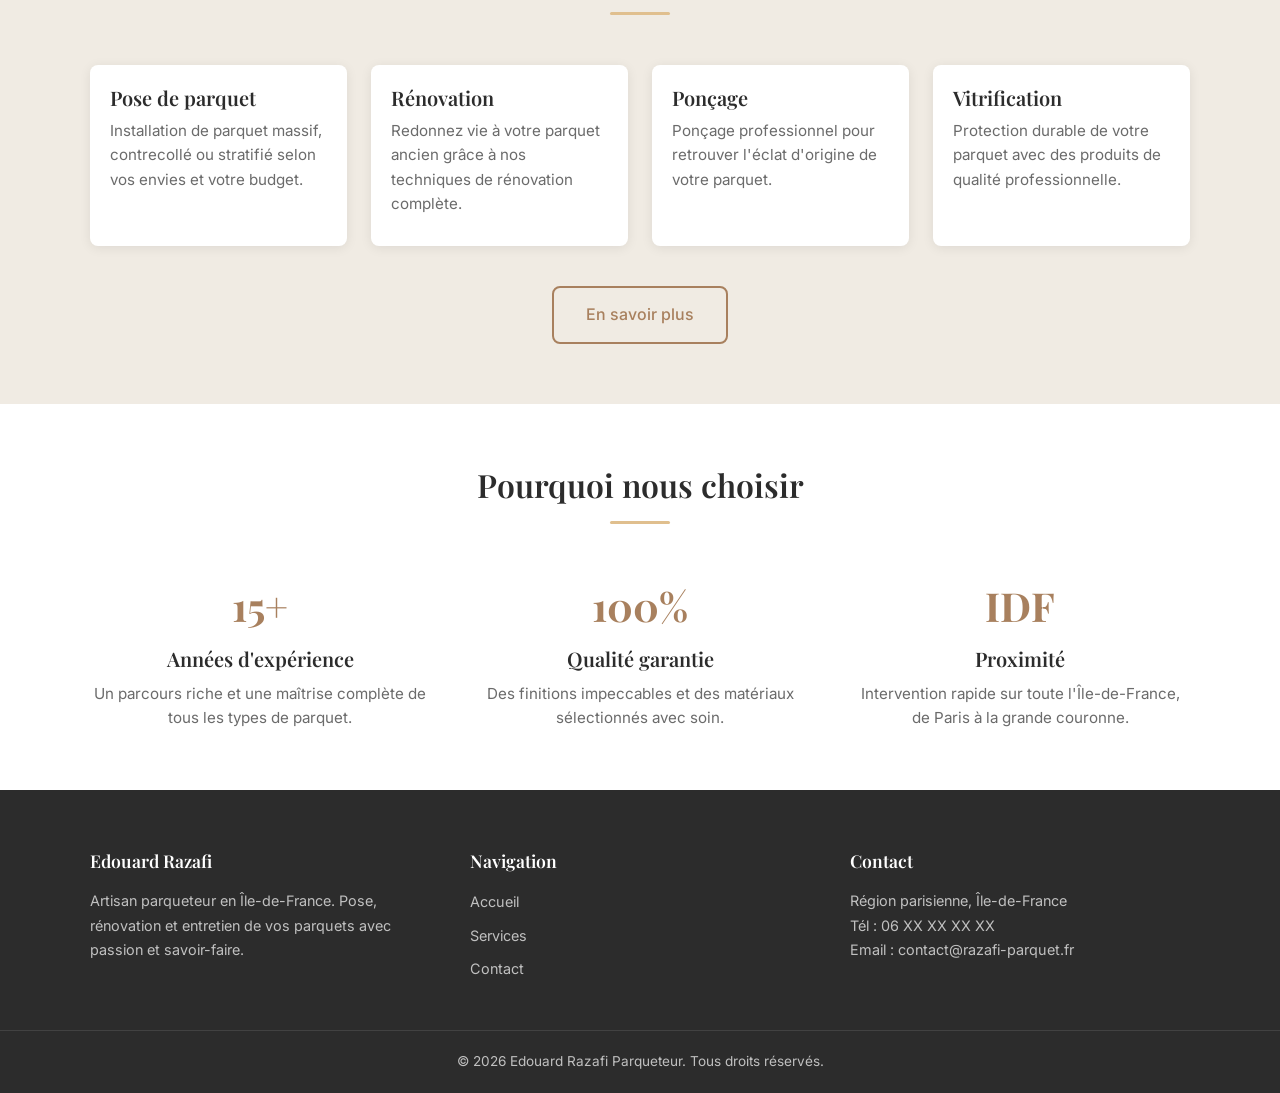
==== commit 77104059: "simplification liens" ====
--- a/index.html
+++ b/index.html
@@ -62,11 +62,6 @@
                         <h3>Devis gratuit</h3>
                         <p>Estimation détaillée et transparente, sans engagement.</p>
                     </div>
-                    <div class="about__highlight">
-                        <span class="about__icon">&#9829;</span>
-                        <h3>Travail soigné</h3>
-                        <p>Chaque chantier est réalisé avec le plus grand soin.</p>
-                    </div>
                 </div>
             </div>
         </div>
@@ -81,29 +76,25 @@
                     <div class="card__icon">&#9642;</div>
                     <h3 class="card__title">Pose de parquet</h3>
                     <p class="card__text">Installation de parquet massif, contrecollé ou stratifié selon vos envies et votre budget.</p>
-                    <a href="services.html" class="card__link">En savoir plus &rarr;</a>
                 </div>
                 <div class="card">
                     <div class="card__icon">&#9642;</div>
                     <h3 class="card__title">Rénovation</h3>
                     <p class="card__text">Redonnez vie à votre parquet ancien grâce à nos techniques de rénovation complète.</p>
-                    <a href="services.html" class="card__link">En savoir plus &rarr;</a>
                 </div>
                 <div class="card">
                     <div class="card__icon">&#9642;</div>
                     <h3 class="card__title">Ponçage</h3>
                     <p class="card__text">Ponçage professionnel pour retrouver l'éclat d'origine de votre parquet.</p>
-                    <a href="services.html" class="card__link">En savoir plus &rarr;</a>
                 </div>
                 <div class="card">
                     <div class="card__icon">&#9642;</div>
                     <h3 class="card__title">Vitrification</h3>
                     <p class="card__text">Protection durable de votre parquet avec des produits de qualité professionnelle.</p>
-                    <a href="services.html" class="card__link">En savoir plus &rarr;</a>
                 </div>
             </div>
             <div class="section__cta">
-                <a href="services.html" class="btn btn--outline">Voir tous nos services</a>
+                <a href="services.html" class="btn btn--outline">En savoir plus</a>
             </div>
         </div>
     </section>
--- a/css/style.css
+++ b/css/style.css
@@ -90,7 +90,7 @@
 }
 
 .section {
-    padding: 80px 0;
+    padding: 60px 0;
 }
 
 .section__title {
@@ -190,13 +190,15 @@
     font-size: 1.4rem;
     font-weight: 700;
     color: var(--color-white);
-    transition: color var(--transition), text-shadow var(--transition);
+    opacity: 0;
+    transition: color var(--transition), text-shadow var(--transition), opacity var(--transition);
     text-shadow: 0 1px 4px rgba(0, 0, 0, 0.3);
 }
 
 .navbar--scrolled .navbar__logo {
     color: var(--color-primary);
     text-shadow: none;
+    opacity: 1;
 }
 
 .navbar__list {
@@ -337,6 +339,7 @@
 
 .hero__content .btn {
     box-shadow: 0 2px 10px rgba(0, 0, 0, 0.25);
+    margin-top: 9%;
 }
 
 /* ========================================
@@ -360,8 +363,10 @@
 
 .about__highlights {
     display: grid;
-    grid-template-columns: repeat(3, 1fr);
+    grid-template-columns: repeat(2, 1fr);
     gap: 30px;
+    max-width: 600px;
+    margin: 0 auto;
 }
 
 .about__highlight {
@@ -404,7 +409,7 @@
 .card {
     background-color: var(--color-white);
     border-radius: var(--radius);
-    padding: 32px 24px;
+    padding: 20px 20px;
     box-shadow: var(--shadow);
     transition: transform var(--transition), box-shadow var(--transition);
 }
@@ -415,19 +420,17 @@
 }
 
 .card__icon {
-    font-size: 2rem;
-    color: var(--color-accent);
-    margin-bottom: 16px;
+    display: none;
 }
 
 .card__title {
-    margin-bottom: 12px;
+    margin-bottom: 8px;
 }
 
 .card__text {
     font-size: 0.95rem;
     color: var(--color-text-light);
-    margin-bottom: 16px;
+    margin-bottom: 10px;
 }
 
 .card__link {
@@ -725,7 +728,7 @@
     h2 { font-size: 1.6rem; }
 
     .section {
-        padding: 60px 0;
+        padding: 45px 0;
     }
 
     /* Navbar mobile */
